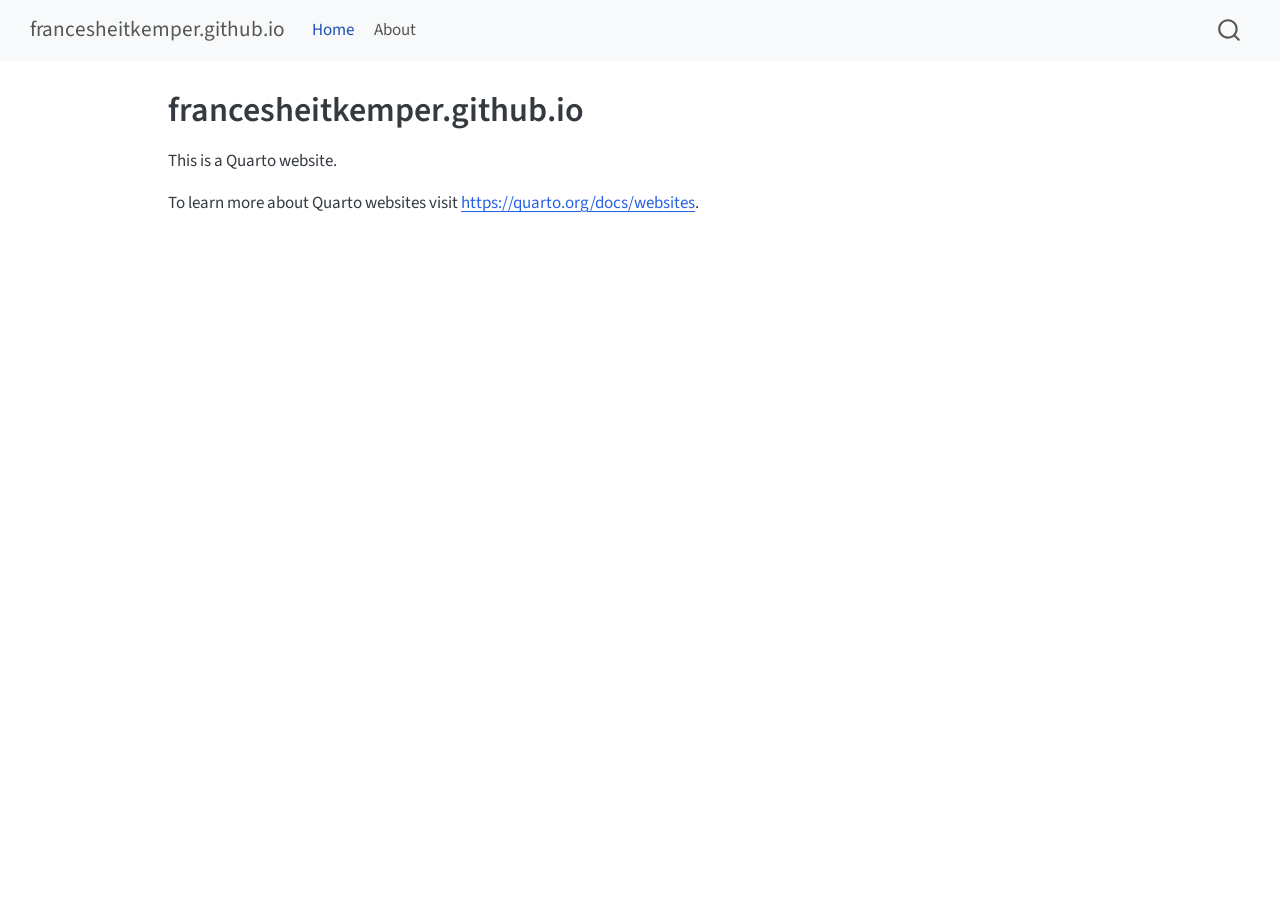
==== docs/index.html @ f27e32e4 "web files" ====
<!DOCTYPE html>
<html xmlns="http://www.w3.org/1999/xhtml" lang="en" xml:lang="en"><head>

<meta charset="utf-8">
<meta name="generator" content="quarto-1.9.38">

<meta name="viewport" content="width=device-width, initial-scale=1.0, user-scalable=yes">


<title>francesheitkemper.github.io</title>
<style>
/* Default styles provided by pandoc.
** See https://pandoc.org/MANUAL.html#variables-for-html for config info.
*/
code{white-space: pre-wrap;}
span.smallcaps{font-variant: small-caps;}
div.columns{display: flex; gap: min(4vw, 1.5em);}
div.column{flex: auto; overflow-x: auto;}
div.hanging-indent{margin-left: 1.5em; text-indent: -1.5em;}
ul.task-list{list-style: none;}
ul.task-list li input[type="checkbox"] {
  width: 0.8em;
  margin: 0 0.8em 0.2em -1em; /* quarto-specific, see https://github.com/quarto-dev/quarto-cli/issues/4556 */ 
  vertical-align: middle;
}
</style>


<script src="site_libs/quarto-nav/quarto-nav.js"></script>
<script src="site_libs/quarto-nav/headroom.min.js"></script>
<script src="site_libs/clipboard/clipboard.min.js"></script>
<script src="site_libs/quarto-search/autocomplete.umd.js"></script>
<script src="site_libs/quarto-search/fuse.min.js"></script>
<script src="site_libs/quarto-search/quarto-search.js"></script>
<meta name="quarto:offset" content="./">
<script src="site_libs/quarto-html/quarto.js" type="module"></script>
<script src="site_libs/quarto-html/tabsets/tabsets.js" type="module"></script>
<script src="site_libs/quarto-html/popper.min.js"></script>
<script src="site_libs/quarto-html/tippy.umd.min.js"></script>
<script src="site_libs/quarto-html/anchor.min.js"></script>
<link href="site_libs/quarto-html/tippy.css" rel="stylesheet">
<link href="site_libs/quarto-html/quarto-syntax-highlighting-15634bcf2e68342d4ad2dfa704d543f6.css" rel="stylesheet" id="quarto-text-highlighting-styles">
<script src="site_libs/bootstrap/bootstrap.min.js"></script>
<link href="site_libs/bootstrap/bootstrap-icons.css" rel="stylesheet">
<link href="site_libs/bootstrap/bootstrap-158031087360bce0ff56dc785ce39e06.min.css" rel="stylesheet" append-hash="true" id="quarto-bootstrap" data-mode="light">
<script id="quarto-search-options" type="application/json">{
  "location": "navbar",
  "copy-button": false,
  "collapse-after": 3,
  "panel-placement": "end",
  "type": "overlay",
  "limit": 50,
  "keyboard-shortcut": [
    "f",
    "/",
    "s"
  ],
  "show-item-context": false,
  "language": {
    "search-no-results-text": "No results",
    "search-matching-documents-text": "matching documents",
    "search-copy-link-title": "Copy link to search",
    "search-hide-matches-text": "Hide additional matches",
    "search-more-match-text": "more match in this document",
    "search-more-matches-text": "more matches in this document",
    "search-clear-button-title": "Clear",
    "search-text-placeholder": "",
    "search-detached-cancel-button-title": "Cancel",
    "search-submit-button-title": "Submit",
    "search-label": "Search"
  }
}</script>


<link rel="stylesheet" href="styles.css">
</head>

<body class="nav-fixed quarto-light">

<div id="quarto-search-results"></div>
  <header id="quarto-header" class="headroom fixed-top">
    <nav class="navbar navbar-expand-lg " data-bs-theme="dark">
      <div class="navbar-container container-fluid">
      <div class="navbar-brand-container mx-auto">
    <a class="navbar-brand" href="./index.html">
    <span class="navbar-title">francesheitkemper.github.io</span>
    </a>
  </div>
            <div id="quarto-search" class="" title="Search"></div>
          <button class="navbar-toggler" type="button" data-bs-toggle="collapse" data-bs-target="#navbarCollapse" aria-controls="navbarCollapse" role="menu" aria-expanded="false" aria-label="Toggle navigation" onclick="if (window.quartoToggleHeadroom) { window.quartoToggleHeadroom(); }">
  <span class="navbar-toggler-icon"></span>
</button>
          <div class="collapse navbar-collapse" id="navbarCollapse">
            <ul class="navbar-nav navbar-nav-scroll me-auto">
  <li class="nav-item">
    <a class="nav-link active" href="./index.html" aria-current="page"> 
<span class="menu-text">Home</span></a>
  </li>  
  <li class="nav-item">
    <a class="nav-link" href="./about.html"> 
<span class="menu-text">About</span></a>
  </li>  
</ul>
          </div> <!-- /navcollapse -->
            <div class="quarto-navbar-tools">
</div>
      </div> <!-- /container-fluid -->
    </nav>
</header>
<!-- content -->
<div id="quarto-content" class="quarto-container page-columns page-rows-contents page-layout-article page-navbar">
<!-- sidebar -->
<!-- margin-sidebar -->
    <div id="quarto-margin-sidebar" class="sidebar margin-sidebar zindex-bottom">
        
    </div>
<!-- main -->
<main class="content" id="quarto-document-content">

<header id="title-block-header" class="quarto-title-block default">
<div class="quarto-title">
<h1 class="title">francesheitkemper.github.io</h1>
</div>



<div class="quarto-title-meta">

    
  
    
  </div>
  


</header>


<p>This is a Quarto website.</p>
<p>To learn more about Quarto websites visit <a href="https://quarto.org/docs/websites" class="uri">https://quarto.org/docs/websites</a>.</p>



</main> <!-- /main -->
<script id="quarto-html-after-body" type="application/javascript">
  window.document.addEventListener("DOMContentLoaded", function (event) {
    const icon = "";
    const anchorJS = new window.AnchorJS();
    anchorJS.options = {
      placement: 'right',
      icon: icon
    };
    anchorJS.add('.anchored');
    const isCodeAnnotation = (el) => {
      for (const clz of el.classList) {
        if (clz.startsWith('code-annotation-')) {                     
          return true;
        }
      }
      return false;
    }
    const onCopySuccess = function(e) {
      // button target
      const button = e.trigger;
      // don't keep focus
      button.blur();
      // flash "checked"
      button.classList.add('code-copy-button-checked');
      var currentTitle = button.getAttribute("title");
      button.setAttribute("title", "Copied!");
      let tooltip;
      if (window.bootstrap) {
        button.setAttribute("data-bs-toggle", "tooltip");
        button.setAttribute("data-bs-placement", "left");
        button.setAttribute("data-bs-title", "Copied!");
        tooltip = new bootstrap.Tooltip(button, 
          { trigger: "manual", 
            customClass: "code-copy-button-tooltip",
            offset: [0, -8]});
        tooltip.show();    
      }
      setTimeout(function() {
        if (tooltip) {
          tooltip.hide();
          button.removeAttribute("data-bs-title");
          button.removeAttribute("data-bs-toggle");
          button.removeAttribute("data-bs-placement");
        }
        button.setAttribute("title", currentTitle);
        button.classList.remove('code-copy-button-checked');
      }, 1000);
      // clear code selection
      e.clearSelection();
    }
    const getTextToCopy = function(trigger) {
      const outerScaffold = trigger.parentElement.cloneNode(true);
      const codeEl = outerScaffold.querySelector('code');
      for (const childEl of codeEl.children) {
        if (isCodeAnnotation(childEl)) {
          childEl.remove();
        }
      }
      return codeEl.innerText;
    }
    const clipboard = new window.ClipboardJS('.code-copy-button:not([data-in-quarto-modal])', {
      text: getTextToCopy
    });
    clipboard.on('success', onCopySuccess);
    if (window.document.getElementById('quarto-embedded-source-code-modal')) {
      const clipboardModal = new window.ClipboardJS('.code-copy-button[data-in-quarto-modal]', {
        text: getTextToCopy,
        container: window.document.getElementById('quarto-embedded-source-code-modal')
      });
      clipboardModal.on('success', onCopySuccess);
    }
      var localhostRegex = new RegExp(/^(?:http|https):\/\/localhost\:?[0-9]*\//);
      var mailtoRegex = new RegExp(/^mailto:/);
        var filterRegex = new RegExp('/' + window.location.host + '/');
      var isInternal = (href) => {
          return filterRegex.test(href) || localhostRegex.test(href) || mailtoRegex.test(href);
      }
      // Inspect non-navigation links and adorn them if external
     var links = window.document.querySelectorAll('a[href]:not(.nav-link):not(.navbar-brand):not(.toc-action):not(.sidebar-link):not(.sidebar-item-toggle):not(.pagination-link):not(.no-external):not([aria-hidden]):not(.dropdown-item):not(.quarto-navigation-tool):not(.about-link)');
      for (var i=0; i<links.length; i++) {
        const link = links[i];
        if (!isInternal(link.href)) {
          // undo the damage that might have been done by quarto-nav.js in the case of
          // links that we want to consider external
          if (link.dataset.originalHref !== undefined) {
            link.href = link.dataset.originalHref;
          }
        }
      }
    function tippyHover(el, contentFn, onTriggerFn, onUntriggerFn) {
      const config = {
        allowHTML: true,
        maxWidth: 500,
        delay: 100,
        arrow: false,
        appendTo: function(el) {
            return el.parentElement;
        },
        interactive: true,
        interactiveBorder: 10,
        theme: 'quarto',
        placement: 'bottom-start',
      };
      if (contentFn) {
        config.content = contentFn;
      }
      if (onTriggerFn) {
        config.onTrigger = onTriggerFn;
      }
      if (onUntriggerFn) {
        config.onUntrigger = onUntriggerFn;
      }
      window.tippy(el, config); 
    }
    const noterefs = window.document.querySelectorAll('a[role="doc-noteref"]');
    for (var i=0; i<noterefs.length; i++) {
      const ref = noterefs[i];
      tippyHover(ref, function() {
        // use id or data attribute instead here
        let href = ref.getAttribute('data-footnote-href') || ref.getAttribute('href');
        try { href = new URL(href).hash; } catch {}
        const id = href.replace(/^#\/?/, "");
        const note = window.document.getElementById(id);
        if (note) {
          return note.innerHTML;
        } else {
          return "";
        }
      });
    }
    const xrefs = window.document.querySelectorAll('a.quarto-xref');
    const processXRef = (id, note) => {
      // Strip column container classes
      const stripColumnClz = (el) => {
        el.classList.remove("page-full", "page-columns");
        if (el.children) {
          for (const child of el.children) {
            stripColumnClz(child);
          }
        }
      }
      stripColumnClz(note)
      if (id === null || id.startsWith('sec-')) {
        // Special case sections, only their first couple elements
        const container = document.createElement("div");
        if (note.children && note.children.length > 2) {
          container.appendChild(note.children[0].cloneNode(true));
          for (let i = 1; i < note.children.length; i++) {
            const child = note.children[i];
            if (child.tagName === "P" && child.innerText === "") {
              continue;
            } else {
              container.appendChild(child.cloneNode(true));
              break;
            }
          }
          if (window.Quarto?.typesetMath) {
            window.Quarto.typesetMath(container);
          }
          return container.innerHTML
        } else {
          if (window.Quarto?.typesetMath) {
            window.Quarto.typesetMath(note);
          }
          return note.innerHTML;
        }
      } else {
        // Remove any anchor links if they are present
        const anchorLink = note.querySelector('a.anchorjs-link');
        if (anchorLink) {
          anchorLink.remove();
        }
        if (window.Quarto?.typesetMath) {
          window.Quarto.typesetMath(note);
        }
        if (note.classList.contains("callout")) {
          return note.outerHTML;
        } else {
          return note.innerHTML;
        }
      }
    }
    for (var i=0; i<xrefs.length; i++) {
      const xref = xrefs[i];
      tippyHover(xref, undefined, function(instance) {
        instance.disable();
        let url = xref.getAttribute('href');
        let hash = undefined; 
        if (url.startsWith('#')) {
          hash = url;
        } else {
          try { hash = new URL(url).hash; } catch {}
        }
        if (hash) {
          const id = hash.replace(/^#\/?/, "");
          const note = window.document.getElementById(id);
          if (note !== null) {
            try {
              const html = processXRef(id, note.cloneNode(true));
              instance.setContent(html);
            } finally {
              instance.enable();
              instance.show();
            }
          } else {
            // See if we can fetch this
            fetch(url.split('#')[0])
            .then(res => res.text())
            .then(html => {
              const parser = new DOMParser();
              const htmlDoc = parser.parseFromString(html, "text/html");
              const note = htmlDoc.getElementById(id);
              if (note !== null) {
                const html = processXRef(id, note);
                instance.setContent(html);
              } 
            }).finally(() => {
              instance.enable();
              instance.show();
            });
          }
        } else {
          // See if we can fetch a full url (with no hash to target)
          // This is a special case and we should probably do some content thinning / targeting
          fetch(url)
          .then(res => res.text())
          .then(html => {
            const parser = new DOMParser();
            const htmlDoc = parser.parseFromString(html, "text/html");
            const note = htmlDoc.querySelector('main.content');
            if (note !== null) {
              // This should only happen for chapter cross references
              // (since there is no id in the URL)
              // remove the first header
              if (note.children.length > 0 && note.children[0].tagName === "HEADER") {
                note.children[0].remove();
              }
              const html = processXRef(null, note);
              instance.setContent(html);
            } 
          }).finally(() => {
            instance.enable();
            instance.show();
          });
        }
      }, function(instance) {
      });
    }
        let selectedAnnoteEl;
        const selectorForAnnotation = ( cell, annotation) => {
          let cellAttr = 'data-code-cell="' + cell + '"';
          let lineAttr = 'data-code-annotation="' +  annotation + '"';
          const selector = 'span[' + cellAttr + '][' + lineAttr + ']';
          return selector;
        }
        const selectCodeLines = (annoteEl) => {
          const doc = window.document;
          const targetCell = annoteEl.getAttribute("data-target-cell");
          const targetAnnotation = annoteEl.getAttribute("data-target-annotation");
          const annoteSpan = window.document.querySelector(selectorForAnnotation(targetCell, targetAnnotation));
          const lines = annoteSpan.getAttribute("data-code-lines").split(",");
          const lineIds = lines.map((line) => {
            return targetCell + "-" + line;
          })
          let top = null;
          let height = null;
          let parent = null;
          if (lineIds.length > 0) {
              //compute the position of the single el (top and bottom and make a div)
              const el = window.document.getElementById(lineIds[0]);
              top = el.offsetTop;
              height = el.offsetHeight;
              parent = el.parentElement.parentElement;
            if (lineIds.length > 1) {
              const lastEl = window.document.getElementById(lineIds[lineIds.length - 1]);
              const bottom = lastEl.offsetTop + lastEl.offsetHeight;
              height = bottom - top;
            }
            if (top !== null && height !== null && parent !== null) {
              // cook up a div (if necessary) and position it 
              let div = window.document.getElementById("code-annotation-line-highlight");
              if (div === null) {
                div = window.document.createElement("div");
                div.setAttribute("id", "code-annotation-line-highlight");
                div.style.position = 'absolute';
                parent.appendChild(div);
              }
              div.style.top = top - 2 + "px";
              div.style.height = height + 4 + "px";
              div.style.left = 0;
              let gutterDiv = window.document.getElementById("code-annotation-line-highlight-gutter");
              if (gutterDiv === null) {
                gutterDiv = window.document.createElement("div");
                gutterDiv.setAttribute("id", "code-annotation-line-highlight-gutter");
                gutterDiv.style.position = 'absolute';
                const codeCell = window.document.getElementById(targetCell);
                const gutter = codeCell.querySelector('.code-annotation-gutter');
                gutter.appendChild(gutterDiv);
              }
              gutterDiv.style.top = top - 2 + "px";
              gutterDiv.style.height = height + 4 + "px";
            }
            selectedAnnoteEl = annoteEl;
          }
        };
        const unselectCodeLines = () => {
          const elementsIds = ["code-annotation-line-highlight", "code-annotation-line-highlight-gutter"];
          elementsIds.forEach((elId) => {
            const div = window.document.getElementById(elId);
            if (div) {
              div.remove();
            }
          });
          selectedAnnoteEl = undefined;
        };
          // Handle positioning of the toggle
      window.addEventListener(
        "resize",
        throttle(() => {
          elRect = undefined;
          if (selectedAnnoteEl) {
            selectCodeLines(selectedAnnoteEl);
          }
        }, 10)
      );
      function throttle(fn, ms) {
      let throttle = false;
      let timer;
        return (...args) => {
          if(!throttle) { // first call gets through
              fn.apply(this, args);
              throttle = true;
          } else { // all the others get throttled
              if(timer) clearTimeout(timer); // cancel #2
              timer = setTimeout(() => {
                fn.apply(this, args);
                timer = throttle = false;
              }, ms);
          }
        };
      }
        // Attach click handler to the DT
        const annoteDls = window.document.querySelectorAll('dt[data-target-cell]');
        for (const annoteDlNode of annoteDls) {
          annoteDlNode.addEventListener('click', (event) => {
            const clickedEl = event.target;
            if (clickedEl !== selectedAnnoteEl) {
              unselectCodeLines();
              const activeEl = window.document.querySelector('dt[data-target-cell].code-annotation-active');
              if (activeEl) {
                activeEl.classList.remove('code-annotation-active');
              }
              selectCodeLines(clickedEl);
              clickedEl.classList.add('code-annotation-active');
            } else {
              // Unselect the line
              unselectCodeLines();
              clickedEl.classList.remove('code-annotation-active');
            }
          });
        }
    const findCites = (el) => {
      const parentEl = el.parentElement;
      if (parentEl) {
        const cites = parentEl.dataset.cites;
        if (cites) {
          return {
            el,
            cites: cites.split(' ')
          };
        } else {
          return findCites(el.parentElement)
        }
      } else {
        return undefined;
      }
    };
    var bibliorefs = window.document.querySelectorAll('a[role="doc-biblioref"]');
    for (var i=0; i<bibliorefs.length; i++) {
      const ref = bibliorefs[i];
      const citeInfo = findCites(ref);
      if (citeInfo) {
        tippyHover(citeInfo.el, function() {
          var popup = window.document.createElement('div');
          citeInfo.cites.forEach(function(cite) {
            var citeDiv = window.document.createElement('div');
            citeDiv.classList.add('hanging-indent');
            citeDiv.classList.add('csl-entry');
            var biblioDiv = window.document.getElementById('ref-' + cite);
            if (biblioDiv) {
              citeDiv.innerHTML = biblioDiv.innerHTML;
            }
            popup.appendChild(citeDiv);
          });
          return popup.innerHTML;
        });
      }
    }
  });
  </script>
</div> <!-- /content -->




</body></html>
---- docs/site_libs/quarto-html/tippy.css ----
.tippy-box[data-animation=fade][data-state=hidden]{opacity:0}[data-tippy-root]{max-width:calc(100vw - 10px)}.tippy-box{position:relative;background-color:#333;color:#fff;border-radius:4px;font-size:14px;line-height:1.4;white-space:normal;outline:0;transition-property:transform,visibility,opacity}.tippy-box[data-placement^=top]>.tippy-arrow{bottom:0}.tippy-box[data-placement^=top]>.tippy-arrow:before{bottom:-7px;left:0;border-width:8px 8px 0;border-top-color:initial;transform-origin:center top}.tippy-box[data-placement^=bottom]>.tippy-arrow{top:0}.tippy-box[data-placement^=bottom]>.tippy-arrow:before{top:-7px;left:0;border-width:0 8px 8px;border-bottom-color:initial;transform-origin:center bottom}.tippy-box[data-placement^=left]>.tippy-arrow{right:0}.tippy-box[data-placement^=left]>.tippy-arrow:before{border-width:8px 0 8px 8px;border-left-color:initial;right:-7px;transform-origin:center left}.tippy-box[data-placement^=right]>.tippy-arrow{left:0}.tippy-box[data-placement^=right]>.tippy-arrow:before{left:-7px;border-width:8px 8px 8px 0;border-right-color:initial;transform-origin:center right}.tippy-box[data-inertia][data-state=visible]{transition-timing-function:cubic-bezier(.54,1.5,.38,1.11)}.tippy-arrow{width:16px;height:16px;color:#333}.tippy-arrow:before{content:"";position:absolute;border-color:transparent;border-style:solid}.tippy-content{position:relative;padding:5px 9px;z-index:1}
---- docs/site_libs/quarto-html/quarto-syntax-highlighting-15634bcf2e68342d4ad2dfa704d543f6.css ----
/* quarto syntax highlight colors */
:root {
  --quarto-hl-ot-color: #003B4F;
  --quarto-hl-at-color: #657422;
  --quarto-hl-ss-color: #20794D;
  --quarto-hl-an-color: #5E5E5E;
  --quarto-hl-fu-color: #4758AB;
  --quarto-hl-st-color: #20794D;
  --quarto-hl-cf-color: #003B4F;
  --quarto-hl-op-color: #5E5E5E;
  --quarto-hl-er-color: #AD0000;
  --quarto-hl-bn-color: #AD0000;
  --quarto-hl-al-color: #AD0000;
  --quarto-hl-va-color: #111111;
  --quarto-hl-bu-color: inherit;
  --quarto-hl-ex-color: inherit;
  --quarto-hl-pp-color: #AD0000;
  --quarto-hl-in-color: #5E5E5E;
  --quarto-hl-vs-color: #20794D;
  --quarto-hl-wa-color: #5E5E5E;
  --quarto-hl-do-color: #5E5E5E;
  --quarto-hl-im-color: #00769E;
  --quarto-hl-ch-color: #20794D;
  --quarto-hl-dt-color: #AD0000;
  --quarto-hl-fl-color: #AD0000;
  --quarto-hl-co-color: #5E5E5E;
  --quarto-hl-cv-color: #5E5E5E;
  --quarto-hl-cn-color: #8f5902;
  --quarto-hl-sc-color: #5E5E5E;
  --quarto-hl-dv-color: #AD0000;
  --quarto-hl-kw-color: #003B4F;
}

/* other quarto variables */
:root {
  --quarto-font-monospace: SFMono-Regular, Menlo, Monaco, Consolas, "Liberation Mono", "Courier New", monospace;
}

/* syntax highlight based on Pandoc's rules */
pre > code.sourceCode > span {
  color: #003B4F;
}

code.sourceCode > span {
  color: #003B4F;
}

div.sourceCode,
div.sourceCode pre.sourceCode {
  color: #003B4F;
}

/* Normal */
code span {
  color: #003B4F;
}

/* Alert */
code span.al {
  color: #AD0000;
  font-style: inherit;
}

/* Annotation */
code span.an {
  color: #5E5E5E;
  font-style: inherit;
}

/* Attribute */
code span.at {
  color: #657422;
  font-style: inherit;
}

/* BaseN */
code span.bn {
  color: #AD0000;
  font-style: inherit;
}

/* BuiltIn */
code span.bu {
  font-style: inherit;
}

/* ControlFlow */
code span.cf {
  color: #003B4F;
  font-weight: bold;
  font-style: inherit;
}

/* Char */
code span.ch {
  color: #20794D;
  font-style: inherit;
}

/* Constant */
code span.cn {
  color: #8f5902;
  font-style: inherit;
}

/* Comment */
code span.co {
  color: #5E5E5E;
  font-style: inherit;
}

/* CommentVar */
code span.cv {
  color: #5E5E5E;
  font-style: italic;
}

/* Documentation */
code span.do {
  color: #5E5E5E;
  font-style: italic;
}

/* DataType */
code span.dt {
  color: #AD0000;
  font-style: inherit;
}

/* DecVal */
code span.dv {
  color: #AD0000;
  font-style: inherit;
}

/* Error */
code span.er {
  color: #AD0000;
  font-style: inherit;
}

/* Extension */
code span.ex {
  font-style: inherit;
}

/* Float */
code span.fl {
  color: #AD0000;
  font-style: inherit;
}

/* Function */
code span.fu {
  color: #4758AB;
  font-style: inherit;
}

/* Import */
code span.im {
  color: #00769E;
  font-style: inherit;
}

/* Information */
code span.in {
  color: #5E5E5E;
  font-style: inherit;
}

/* Keyword */
code span.kw {
  color: #003B4F;
  font-weight: bold;
  font-style: inherit;
}

/* Operator */
code span.op {
  color: #5E5E5E;
  font-style: inherit;
}

/* Other */
code span.ot {
  color: #003B4F;
  font-style: inherit;
}

/* Preprocessor */
code span.pp {
  color: #AD0000;
  font-style: inherit;
}

/* SpecialChar */
code span.sc {
  color: #5E5E5E;
  font-style: inherit;
}

/* SpecialString */
code span.ss {
  color: #20794D;
  font-style: inherit;
}

/* String */
code span.st {
  color: #20794D;
  font-style: inherit;
}

/* Variable */
code span.va {
  color: #111111;
  font-style: inherit;
}

/* VerbatimString */
code span.vs {
  color: #20794D;
  font-style: inherit;
}

/* Warning */
code span.wa {
  color: #5E5E5E;
  font-style: italic;
}

.prevent-inlining {
  content: "</";
}

/*# sourceMappingURL=f23921c56f73e400b49028c9186a1aa0.css.map */
---- docs/styles.css ----
/* css styles */
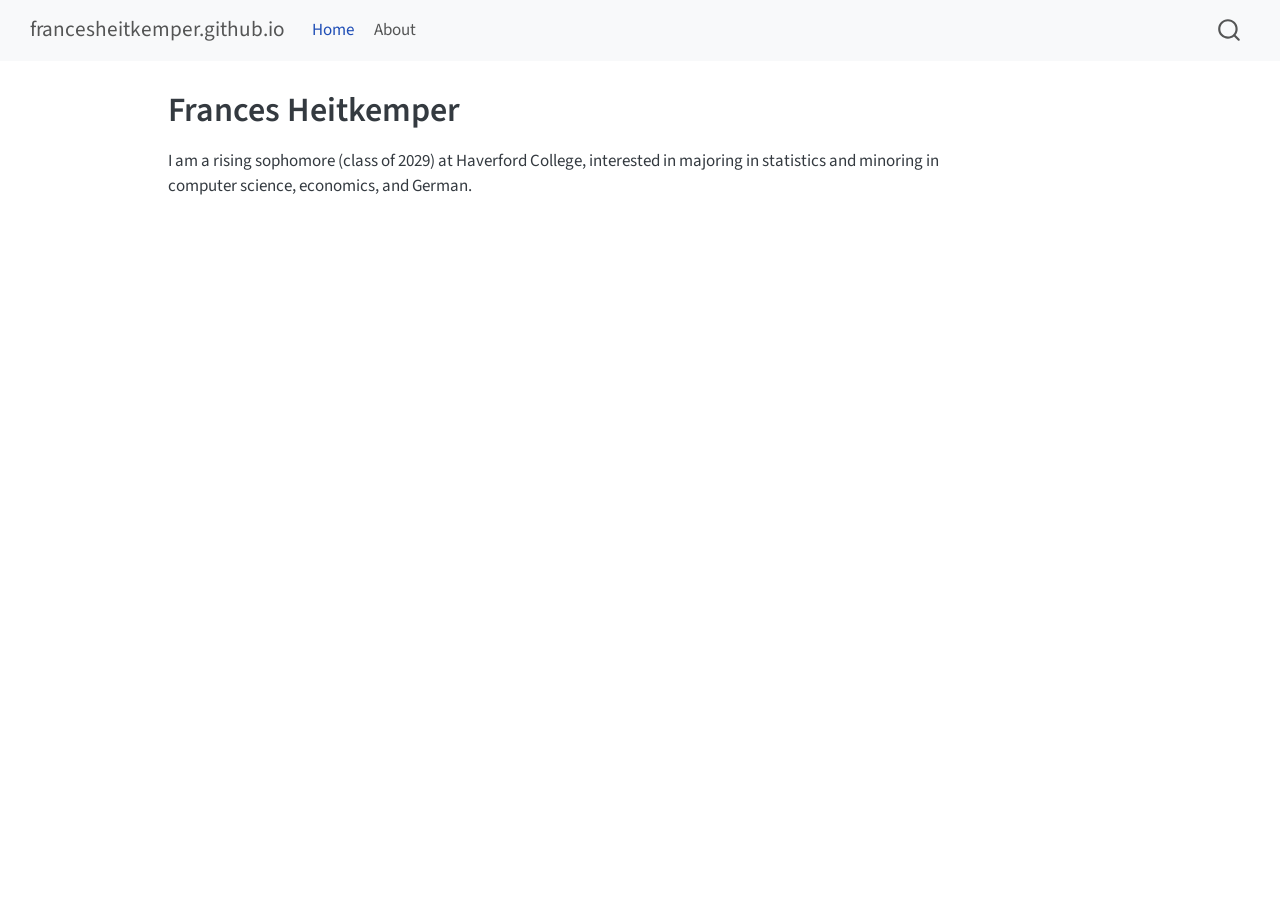
==== commit dce22947: "update name" ====
--- a/docs/index.html
+++ b/docs/index.html
@@ -7,7 +7,7 @@
 <meta name="viewport" content="width=device-width, initial-scale=1.0, user-scalable=yes">
 
 
-<title>francesheitkemper.github.io</title>
+<title>Frances Heitkemper – francesheitkemper.github.io</title>
 <style>
 /* Default styles provided by pandoc.
 ** See https://pandoc.org/MANUAL.html#variables-for-html for config info.
@@ -119,7 +119,7 @@
 
 <header id="title-block-header" class="quarto-title-block default">
 <div class="quarto-title">
-<h1 class="title">francesheitkemper.github.io</h1>
+<h1 class="title">Frances Heitkemper</h1>
 </div>
 
 
@@ -136,8 +136,7 @@
 </header>
 
 
-<p>This is a Quarto website.</p>
-<p>To learn more about Quarto websites visit <a href="https://quarto.org/docs/websites" class="uri">https://quarto.org/docs/websites</a>.</p>
+<p>I am a rising sophomore (class of 2029) at Haverford College, interested in majoring in statistics and minoring in computer science, economics, and German.</p>
 
 
 
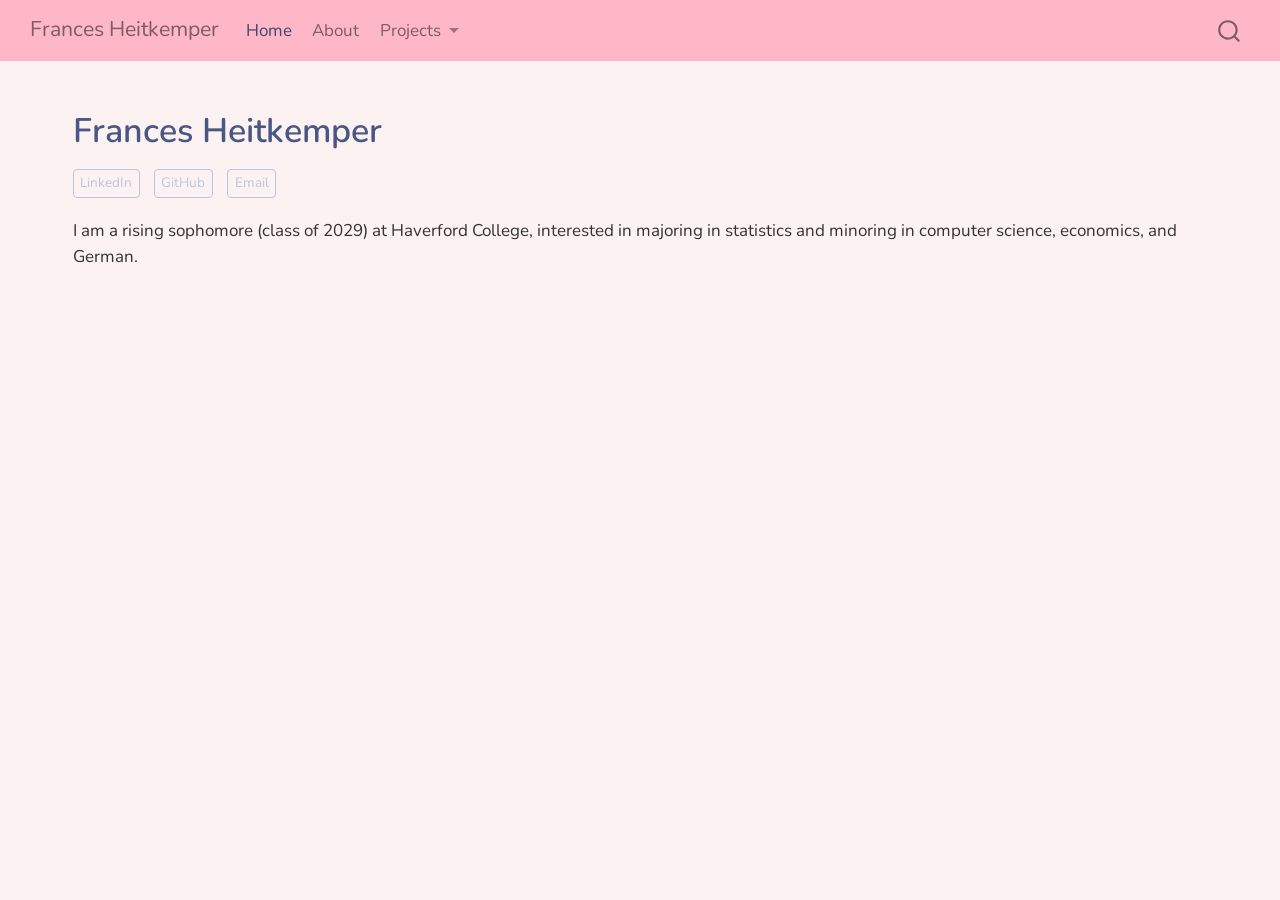
==== commit 550378aa: "add links" ====
--- a/docs/index.html
+++ b/docs/index.html
@@ -7,7 +7,7 @@
 <meta name="viewport" content="width=device-width, initial-scale=1.0, user-scalable=yes">
 
 
-<title>Frances Heitkemper – francesheitkemper.github.io</title>
+<title>Frances Heitkemper</title>
 <style>
 /* Default styles provided by pandoc.
 ** See https://pandoc.org/MANUAL.html#variables-for-html for config info.
@@ -37,12 +37,11 @@
 <script src="site_libs/quarto-html/tabsets/tabsets.js" type="module"></script>
 <script src="site_libs/quarto-html/popper.min.js"></script>
 <script src="site_libs/quarto-html/tippy.umd.min.js"></script>
-<script src="site_libs/quarto-html/anchor.min.js"></script>
 <link href="site_libs/quarto-html/tippy.css" rel="stylesheet">
 <link href="site_libs/quarto-html/quarto-syntax-highlighting-15634bcf2e68342d4ad2dfa704d543f6.css" rel="stylesheet" id="quarto-text-highlighting-styles">
 <script src="site_libs/bootstrap/bootstrap.min.js"></script>
 <link href="site_libs/bootstrap/bootstrap-icons.css" rel="stylesheet">
-<link href="site_libs/bootstrap/bootstrap-158031087360bce0ff56dc785ce39e06.min.css" rel="stylesheet" append-hash="true" id="quarto-bootstrap" data-mode="light">
+<link href="site_libs/bootstrap/bootstrap-474c8d9c75aa0474af5fa2aed9c7ac6d.min.css" rel="stylesheet" append-hash="true" id="quarto-bootstrap" data-mode="light">
 <script id="quarto-search-options" type="application/json">{
   "location": "navbar",
   "copy-button": false,
@@ -72,7 +71,6 @@
 }</script>
 
 
-<link rel="stylesheet" href="styles.css">
 </head>
 
 <body class="nav-fixed quarto-light">
@@ -83,7 +81,7 @@
       <div class="navbar-container container-fluid">
       <div class="navbar-brand-container mx-auto">
     <a class="navbar-brand" href="./index.html">
-    <span class="navbar-title">francesheitkemper.github.io</span>
+    <span class="navbar-title">Frances Heitkemper</span>
     </a>
   </div>
             <div id="quarto-search" class="" title="Search"></div>
@@ -100,6 +98,25 @@
     <a class="nav-link" href="./about.html"> 
 <span class="menu-text">About</span></a>
   </li>  
+  <li class="nav-item dropdown ">
+    <a class="nav-link dropdown-toggle" href="#" id="nav-menu-projects" role="link" data-bs-toggle="dropdown" aria-expanded="false">
+ <span class="menu-text">Projects</span>
+    </a>
+    <ul class="dropdown-menu" aria-labelledby="nav-menu-projects">    
+        <li>
+    <a class="dropdown-item" href="./UKBabyNames.html">
+ <span class="dropdown-text">UK Baby Names</span></a>
+  </li>  
+        <li>
+    <a class="dropdown-item" href="./Parenting.html">
+ <span class="dropdown-text">Parenting</span></a>
+  </li>  
+        <li>
+    <a class="dropdown-item" href="https://hardin47.github.io/biwt/articles/biwt.html">
+ <span class="dropdown-text">R Package ‘biwt’</span></a>
+  </li>  
+    </ul>
+  </li>
 </ul>
           </div> <!-- /navcollapse -->
             <div class="quarto-navbar-tools">
@@ -108,48 +125,42 @@
     </nav>
 </header>
 <!-- content -->
-<div id="quarto-content" class="quarto-container page-columns page-rows-contents page-layout-article page-navbar">
+<div id="quarto-content" class="quarto-container page-columns page-rows-contents page-layout-full page-navbar">
 <!-- sidebar -->
 <!-- margin-sidebar -->
-    <div id="quarto-margin-sidebar" class="sidebar margin-sidebar zindex-bottom">
-        
-    </div>
+    
 <!-- main -->
-<main class="content" id="quarto-document-content">
-
-<header id="title-block-header" class="quarto-title-block default">
+<div class="quarto-about-solana column-page">
+  <div class="about-entity">
+    <div class="entity-contents">
+      <header id="title-block-header" class="quarto-title-block default">
 <div class="quarto-title">
 <h1 class="title">Frances Heitkemper</h1>
 </div>
-
-
-
-<div class="quarto-title-meta">
-
-    
-  
-    
+<div class="quarto-title-meta column-page">
   </div>
-  
-
-
-</header>
-
-
+</header> <div class="about-links">
+  <a href="/www.linkedin.com/in/francesheitkemper" class="about-link" rel="" target="_blank">
+     <span class="about-link-text">LinkedIn</span>
+  </a>
+  <a href="https://github.com/francesheitkemper" class="about-link" rel="" target="_blank">
+     <span class="about-link-text">GitHub</span>
+  </a>
+  <a href="/frances.heitkemper@gmail.com" class="about-link" rel="" target="">
+     <span class="about-link-text">Email</span>
+  </a>
+</div>
+      <div class="about-contents"><main class="content column-page" id="quarto-document-content">
 <p>I am a rising sophomore (class of 2029) at Haverford College, interested in majoring in statistics and minoring in computer science, economics, and German.</p>
 
 
-
-</main> <!-- /main -->
+</main></div>
+    </div>
+  </div>
+</div>
+ <!-- /main -->
 <script id="quarto-html-after-body" type="application/javascript">
   window.document.addEventListener("DOMContentLoaded", function (event) {
-    const icon = "";
-    const anchorJS = new window.AnchorJS();
-    anchorJS.options = {
-      placement: 'right',
-      icon: icon
-    };
-    anchorJS.add('.anchored');
     const isCodeAnnotation = (el) => {
       for (const clz of el.classList) {
         if (clz.startsWith('code-annotation-')) {                     
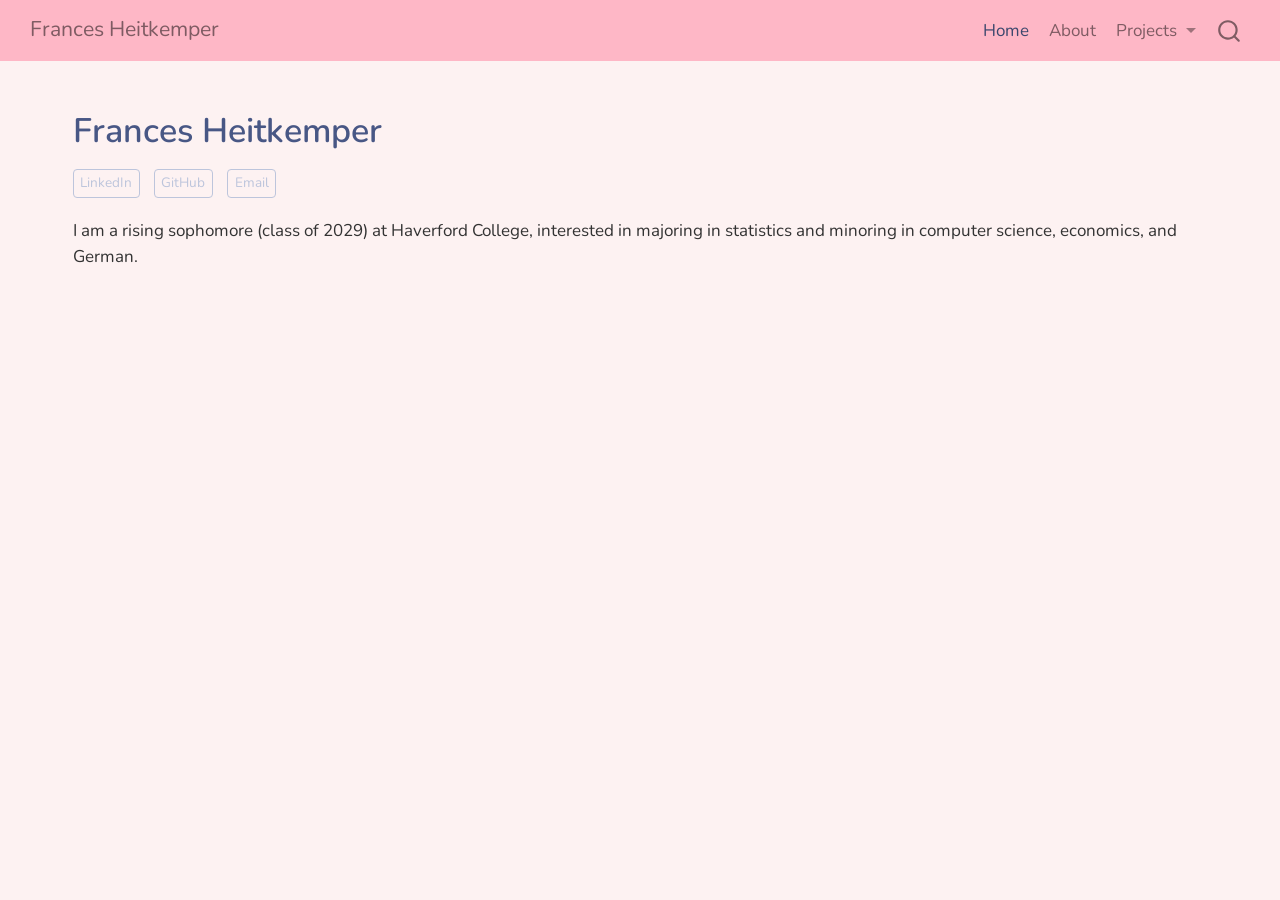
==== commit 7c7ca8ab: "adding links" ====
--- a/docs/index.html
+++ b/docs/index.html
@@ -89,7 +89,7 @@
   <span class="navbar-toggler-icon"></span>
 </button>
           <div class="collapse navbar-collapse" id="navbarCollapse">
-            <ul class="navbar-nav navbar-nav-scroll me-auto">
+            <ul class="navbar-nav navbar-nav-scroll ms-auto">
   <li class="nav-item">
     <a class="nav-link active" href="./index.html" aria-current="page"> 
 <span class="menu-text">Home</span></a>
@@ -102,7 +102,7 @@
     <a class="nav-link dropdown-toggle" href="#" id="nav-menu-projects" role="link" data-bs-toggle="dropdown" aria-expanded="false">
  <span class="menu-text">Projects</span>
     </a>
-    <ul class="dropdown-menu" aria-labelledby="nav-menu-projects">    
+    <ul class="dropdown-menu dropdown-menu-end" aria-labelledby="nav-menu-projects">    
         <li>
     <a class="dropdown-item" href="./UKBabyNames.html">
  <span class="dropdown-text">UK Baby Names</span></a>
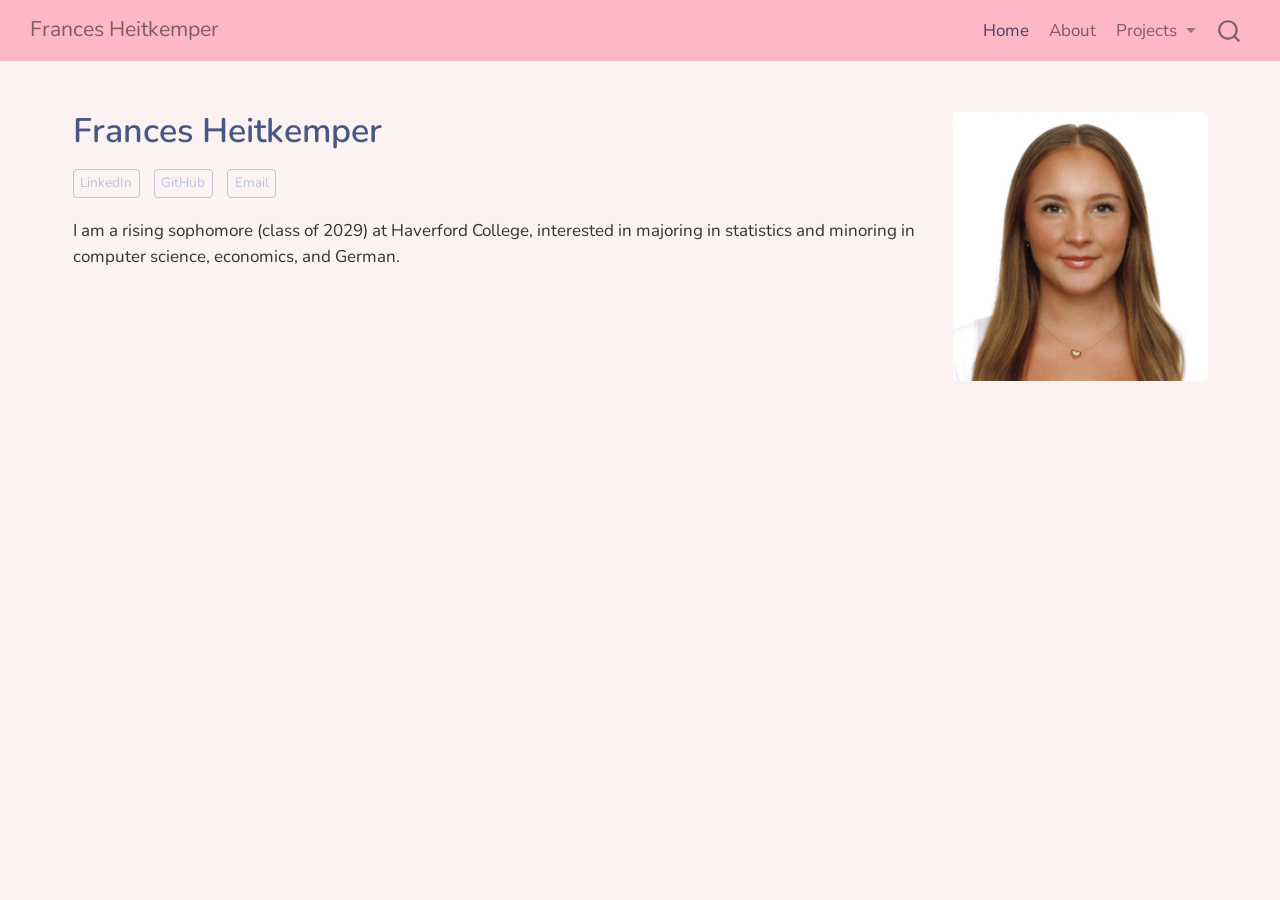
==== commit 50945416: "add picture" ====
--- a/docs/index.html
+++ b/docs/index.html
@@ -140,13 +140,13 @@
 <div class="quarto-title-meta column-page">
   </div>
 </header> <div class="about-links">
-  <a href="/www.linkedin.com/in/francesheitkemper" class="about-link" rel="" target="_blank">
+  <a href="https://www.linkedin.com/in/francesheitkemper" class="about-link" rel="" target="_blank">
      <span class="about-link-text">LinkedIn</span>
   </a>
   <a href="https://github.com/francesheitkemper" class="about-link" rel="" target="_blank">
      <span class="about-link-text">GitHub</span>
   </a>
-  <a href="/frances.heitkemper@gmail.com" class="about-link" rel="" target="">
+  <a href="mailto:frances.heitkemper@gmail.com" class="about-link" rel="" target="">
      <span class="about-link-text">Email</span>
   </a>
 </div>
@@ -156,6 +156,8 @@
 
 </main></div>
     </div>
+    <img src="0008_001.jpeg" class="about-image
+  rounded " style="width: 15em;">
   </div>
 </div>
  <!-- /main -->
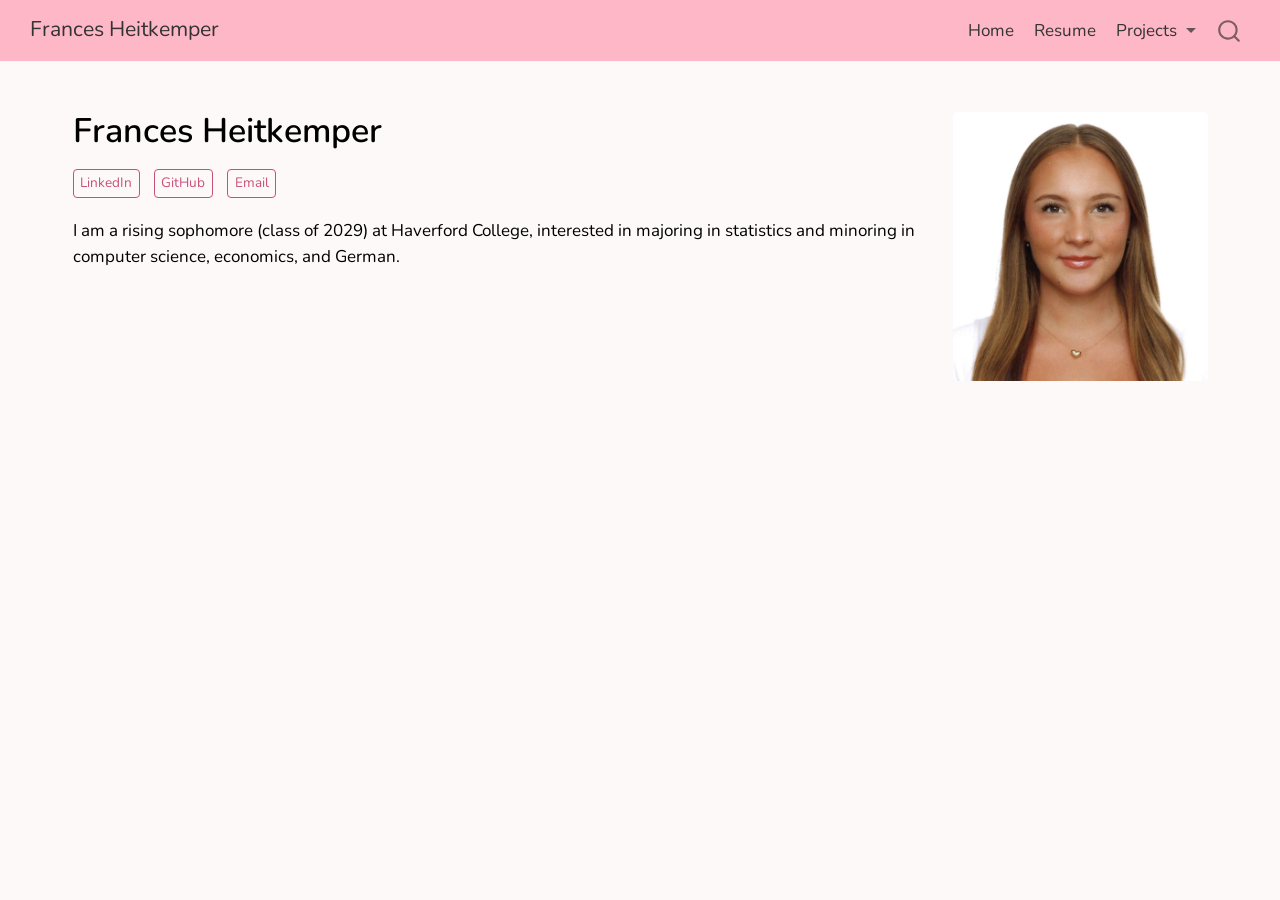
==== commit a30d02d8: "change color" ====
--- a/docs/index.html
+++ b/docs/index.html
@@ -41,7 +41,7 @@
 <link href="site_libs/quarto-html/quarto-syntax-highlighting-15634bcf2e68342d4ad2dfa704d543f6.css" rel="stylesheet" id="quarto-text-highlighting-styles">
 <script src="site_libs/bootstrap/bootstrap.min.js"></script>
 <link href="site_libs/bootstrap/bootstrap-icons.css" rel="stylesheet">
-<link href="site_libs/bootstrap/bootstrap-474c8d9c75aa0474af5fa2aed9c7ac6d.min.css" rel="stylesheet" append-hash="true" id="quarto-bootstrap" data-mode="light">
+<link href="site_libs/bootstrap/bootstrap-e4e0a62a45866dbb0b92389b86878b3b.min.css" rel="stylesheet" append-hash="true" id="quarto-bootstrap" data-mode="light">
 <script id="quarto-search-options" type="application/json">{
   "location": "navbar",
   "copy-button": false,
@@ -95,8 +95,8 @@
 <span class="menu-text">Home</span></a>
   </li>  
   <li class="nav-item">
-    <a class="nav-link" href="./about.html"> 
-<span class="menu-text">About</span></a>
+    <a class="nav-link" href="./resume.html"> 
+<span class="menu-text">Resume</span></a>
   </li>  
   <li class="nav-item dropdown ">
     <a class="nav-link dropdown-toggle" href="#" id="nav-menu-projects" role="link" data-bs-toggle="dropdown" aria-expanded="false">
@@ -109,7 +109,7 @@
   </li>  
         <li>
     <a class="dropdown-item" href="./Parenting.html">
- <span class="dropdown-text">Parenting</span></a>
+ <span class="dropdown-text">European Parenting Leave Policies</span></a>
   </li>  
         <li>
     <a class="dropdown-item" href="https://hardin47.github.io/biwt/articles/biwt.html">
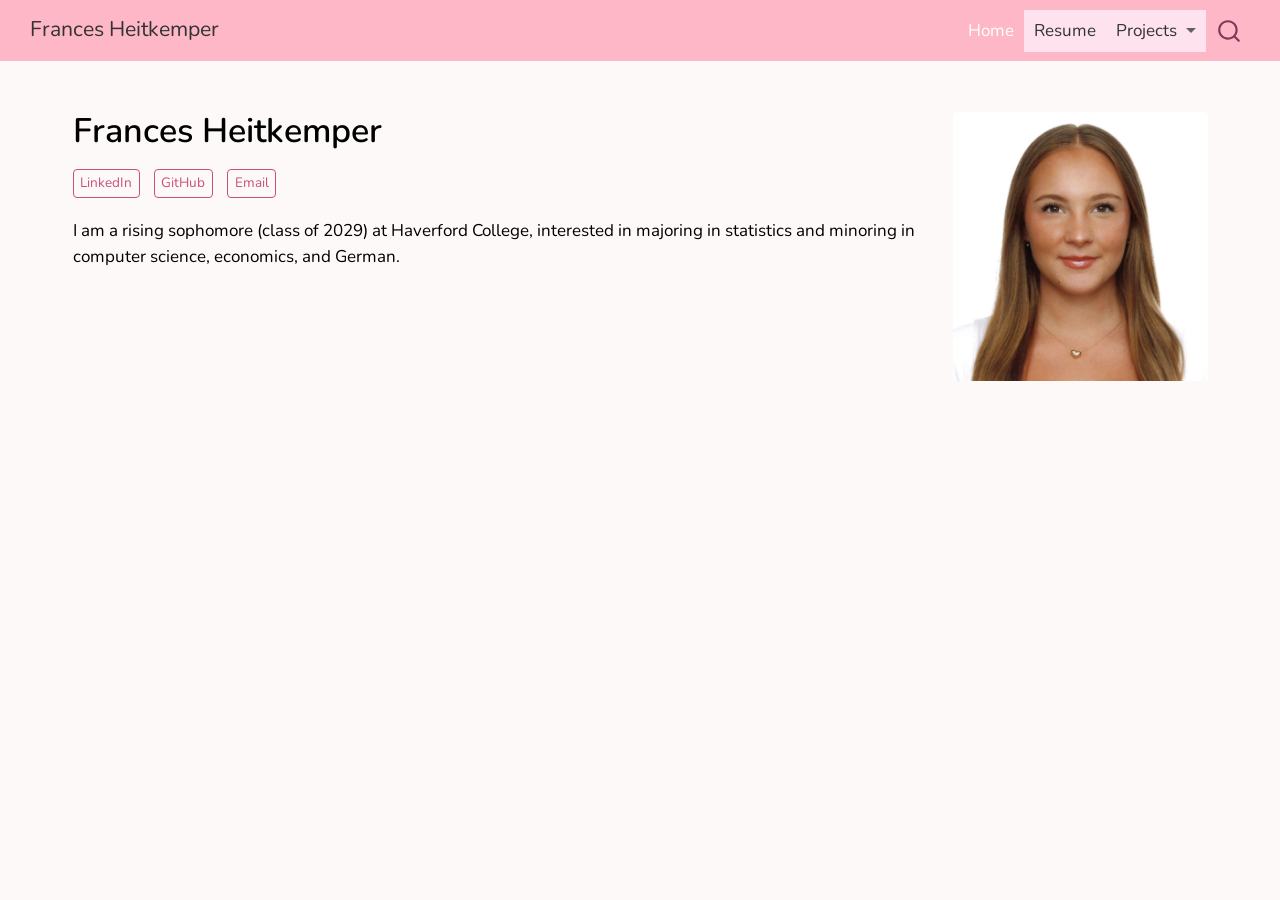
==== commit c91f5125: "foundation shades" ====
--- a/docs/index.html
+++ b/docs/index.html
@@ -41,7 +41,7 @@
 <link href="site_libs/quarto-html/quarto-syntax-highlighting-15634bcf2e68342d4ad2dfa704d543f6.css" rel="stylesheet" id="quarto-text-highlighting-styles">
 <script src="site_libs/bootstrap/bootstrap.min.js"></script>
 <link href="site_libs/bootstrap/bootstrap-icons.css" rel="stylesheet">
-<link href="site_libs/bootstrap/bootstrap-e4e0a62a45866dbb0b92389b86878b3b.min.css" rel="stylesheet" append-hash="true" id="quarto-bootstrap" data-mode="light">
+<link href="site_libs/bootstrap/bootstrap-2d7e498d1562dcfc0335c8028bc53200.min.css" rel="stylesheet" append-hash="true" id="quarto-bootstrap" data-mode="light">
 <script id="quarto-search-options" type="application/json">{
   "location": "navbar",
   "copy-button": false,
@@ -103,6 +103,18 @@
  <span class="menu-text">Projects</span>
     </a>
     <ul class="dropdown-menu dropdown-menu-end" aria-labelledby="nav-menu-projects">    
+        <li>
+    <a class="dropdown-item" href="./FoundationShades.html">
+ <span class="dropdown-text">Foundation Shades</span></a>
+  </li>  
+        <li>
+    <a class="dropdown-item" href="./CommodityPrice.html">
+ <span class="dropdown-text">Commodity Prices</span></a>
+  </li>  
+        <li>
+    <a class="dropdown-item" href="./LoveIslandUSA.html">
+ <span class="dropdown-text">Love Island USA</span></a>
+  </li>  
         <li>
     <a class="dropdown-item" href="./UKBabyNames.html">
  <span class="dropdown-text">UK Baby Names</span></a>
@@ -161,6 +173,69 @@
   </div>
 </div>
  <!-- /main -->
+<script>
+document.addEventListener("DOMContentLoaded", function () {
+  const PINK = "#feb7c6";
+  const WHITE = "#ffffff";
+
+  function pinkifySelected() {
+    document
+      .querySelectorAll('.aa-Item[aria-selected="true"], .aa-Item:hover')
+      .forEach(function (item) {
+        item.style.setProperty("background-color", PINK, "important");
+        item.style.setProperty("box-shadow", "none", "important");
+        item.style.setProperty("border-color", PINK, "important");
+        item.querySelectorAll("*").forEach(function (child) {
+          child.style.setProperty("color", WHITE, "important");
+          child.style.setProperty("background-color", "transparent", "important");
+        });
+      });
+
+    // Matched-text highlight (<mark> tags Algolia wraps around the typed query)
+    document.querySelectorAll(".aa-Item mark, mark").forEach(function (mark) {
+      mark.style.setProperty("background-color", PINK, "important");
+      mark.style.setProperty("color", "#833655", "important");
+    });
+  }
+
+  const observer = new MutationObserver(function () {
+    observer.disconnect();
+    pinkifySelected();
+    observer.observe(document.body, {
+      childList: true,
+      subtree: true,
+      attributes: true,
+      attributeFilter: ["aria-selected", "class"],
+    });
+  });
+  observer.observe(document.body, {
+    childList: true,
+    subtree: true,
+    attributes: true,
+    attributeFilter: ["aria-selected", "class"],
+  });
+
+  document.body.addEventListener("mouseover", function (e) {
+    const item = e.target.closest(".aa-Item");
+    if (item) pinkifySelected();
+  });
+
+  document.body.addEventListener("input", function (e) {
+    if (e.target.classList.contains("aa-Input")) {
+      // results re-render async, give it a beat
+      setTimeout(pinkifySelected, 50);
+    }
+  });
+
+  document.body.addEventListener("keydown", function (e) {
+    if (e.target.classList.contains("aa-Input")) {
+      setTimeout(pinkifySelected, 50);
+    }
+  });
+
+  pinkifySelected();
+});
+</script>
 <script id="quarto-html-after-body" type="application/javascript">
   window.document.addEventListener("DOMContentLoaded", function (event) {
     const isCodeAnnotation = (el) => {
